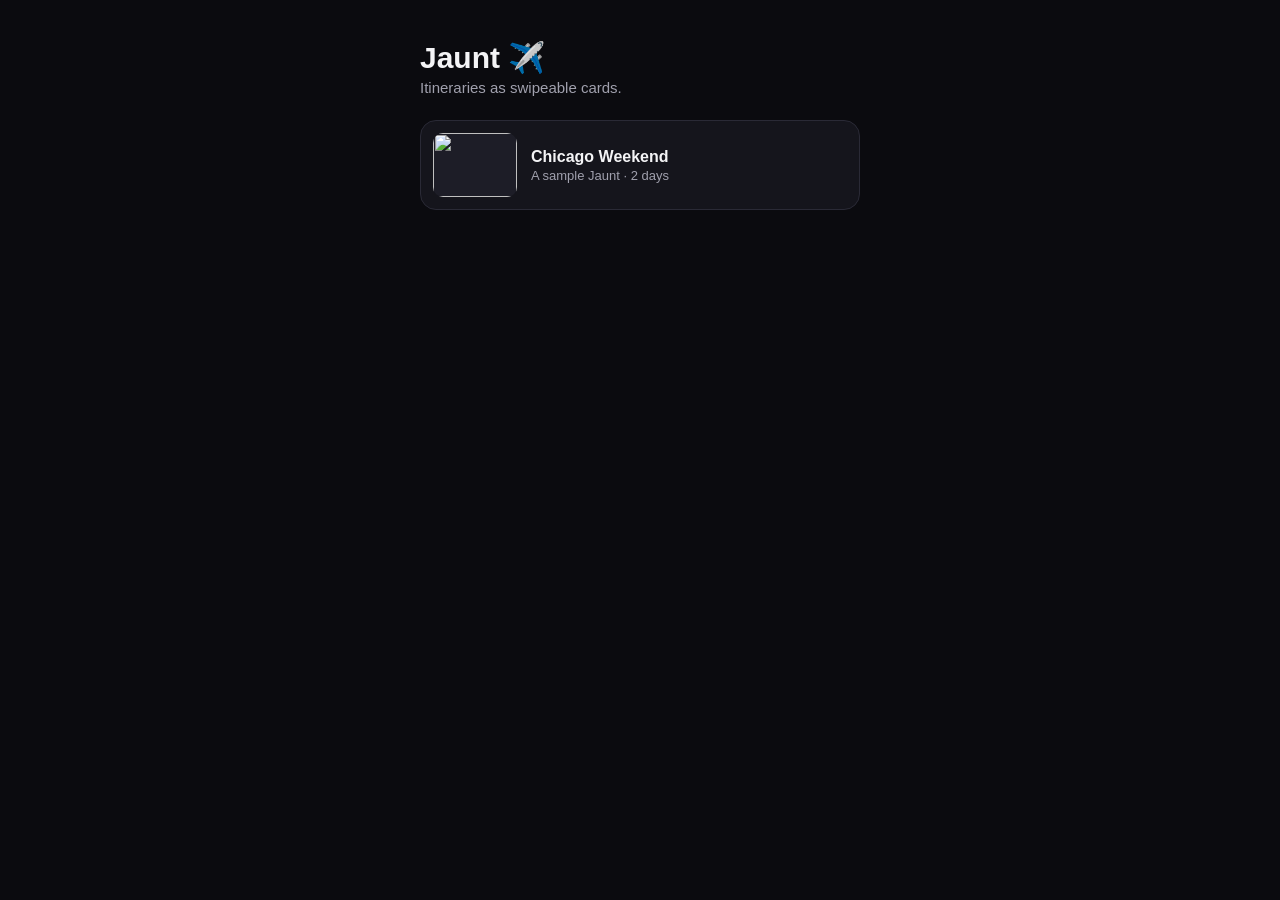
==== index.html @ d8590373 "Initial Jaunt scaffold: swipeable card presentation renderer Shared vanilla renderer (index.html/app" ====
<!doctype html>
<html lang="en">
<head>
  <meta charset="utf-8" />
  <meta name="viewport" content="width=device-width, initial-scale=1, viewport-fit=cover, maximum-scale=1" />
  <title>Jaunt</title>
  <meta name="theme-color" content="#0b0b0f" />
  <meta name="description" content="Itineraries as swipeable cards." />
  <link rel="icon" href="data:image/svg+xml,<svg xmlns='http://www.w3.org/2000/svg' viewBox='0 0 100 100'><text y='.9em' font-size='90'>✈️</text></svg>" />
  <link rel="stylesheet" href="app.css" />
</head>
<body>
  <main id="app" aria-live="polite">
    <div class="loading">Loading…</div>
  </main>
  <script src="app.js"></script>
</body>
</html>
---- app.css ----
:root {
  --accent: #e0613a;
  --bg: #0b0b0f;
  --card: #15151c;
  --card-2: #1d1d27;
  --text: #f4f4f6;
  --muted: #a0a0ad;
  --line: #2a2a36;
  --radius: 20px;
  --maxw: 480px;
  --safe-top: env(safe-area-inset-top, 0px);
  --safe-bottom: env(safe-area-inset-bottom, 0px);
}

* { box-sizing: border-box; -webkit-tap-highlight-color: transparent; }

html, body {
  margin: 0;
  height: 100%;
  background: var(--bg);
  color: var(--text);
  font-family: -apple-system, BlinkMacSystemFont, "Segoe UI", Roboto, Helvetica, Arial, sans-serif;
  overscroll-behavior: none;
}

body { display: flex; justify-content: center; }

#app {
  width: 100%;
  max-width: var(--maxw);
  height: 100dvh;
  position: relative;
  overflow: hidden;
}

.loading, .error {
  display: grid;
  place-items: center;
  height: 100%;
  color: var(--muted);
  padding: 24px;
  text-align: center;
}

/* ---------- Deck (horizontal swipe) ---------- */
.deck {
  display: flex;
  height: 100%;
  overflow-x: auto;
  overflow-y: hidden;
  scroll-snap-type: x mandatory;
  scroll-behavior: smooth;
  scrollbar-width: none;
}
.deck::-webkit-scrollbar { display: none; }

.card {
  flex: 0 0 100%;
  height: 100%;
  scroll-snap-align: center;
  scroll-snap-stop: always;
  overflow-y: auto;
  overflow-x: hidden;
  scrollbar-width: none;
  -webkit-overflow-scrolling: touch;
  padding: calc(56px + var(--safe-top)) 0 calc(24px + var(--safe-bottom));
}
.card::-webkit-scrollbar { display: none; }

.card-inner { min-height: 100%; display: flex; flex-direction: column; }

/* ---------- Progress bar (top) ---------- */
.progress {
  position: absolute;
  top: calc(10px + var(--safe-top));
  left: 12px; right: 12px;
  z-index: 30;
  display: flex;
  gap: 4px;
  pointer-events: none;
}
.progress .seg {
  flex: 1;
  height: 3px;
  border-radius: 3px;
  background: rgba(255,255,255,0.22);
  overflow: hidden;
}
.progress .seg.active { background: var(--accent); }

.deck-title {
  position: absolute;
  top: calc(22px + var(--safe-top));
  left: 0; right: 0;
  text-align: center;
  z-index: 25;
  font-size: 13px;
  font-weight: 600;
  color: rgba(255,255,255,0.85);
  pointer-events: none;
  text-shadow: 0 1px 8px rgba(0,0,0,0.6);
}

/* ---------- Card media ---------- */
.media {
  position: relative;
  margin: 0 16px;
  border-radius: var(--radius);
  overflow: hidden;
  background: var(--card-2);
  aspect-ratio: 4 / 5;
  flex: 0 0 auto;
}
.media img {
  width: 100%; height: 100%;
  object-fit: cover;
  display: block;
}
.media .credit {
  position: absolute;
  bottom: 6px; right: 8px;
  font-size: 10px;
  color: rgba(255,255,255,0.7);
  background: rgba(0,0,0,0.35);
  padding: 2px 6px;
  border-radius: 6px;
}
.media .gallery-badge {
  position: absolute;
  top: 10px; right: 10px;
  background: rgba(0,0,0,0.55);
  color: #fff;
  font-size: 12px;
  font-weight: 600;
  padding: 5px 9px;
  border-radius: 999px;
  display: flex; align-items: center; gap: 5px;
}

.cover .media { aspect-ratio: 3 / 4; }

/* ---------- Card body ---------- */
.body { padding: 18px 20px 4px; }

.kicker {
  font-size: 12px;
  font-weight: 700;
  letter-spacing: 0.06em;
  text-transform: uppercase;
  color: var(--accent);
  margin-bottom: 6px;
  display: flex; gap: 8px; align-items: baseline; flex-wrap: wrap;
}
.kicker .time { color: var(--muted); font-weight: 600; letter-spacing: 0; text-transform: none; }

.card h1 { font-size: 26px; line-height: 1.15; margin: 0 0 6px; font-weight: 750; }
.cover h1 { font-size: 34px; margin-top: 4px; }
.card .subtitle { color: var(--muted); font-size: 15px; margin: 0 0 12px; }
.summary { font-size: 16px; line-height: 1.5; margin: 6px 0 14px; color: #d8d8de; }

/* ---------- Location chip ---------- */
.loc {
  display: flex; align-items: center; gap: 10px;
  text-decoration: none;
  color: var(--text);
  background: var(--card-2);
  border: 1px solid var(--line);
  border-radius: 14px;
  padding: 11px 13px;
  margin: 0 0 14px;
}
.loc:active { background: var(--card); }
.loc .pin { font-size: 18px; flex: 0 0 auto; }
.loc .loc-text { min-width: 0; }
.loc .loc-name { font-weight: 650; font-size: 14px; }
.loc .loc-addr { color: var(--muted); font-size: 12.5px; white-space: nowrap; overflow: hidden; text-overflow: ellipsis; }
.loc .chev { margin-left: auto; color: var(--muted); flex: 0 0 auto; }

/* ---------- Expandable sections ---------- */
.section { border-top: 1px solid var(--line); }
.section summary {
  list-style: none;
  cursor: pointer;
  padding: 13px 2px;
  font-weight: 650;
  font-size: 15px;
  display: flex; align-items: center; gap: 8px;
}
.section summary::-webkit-details-marker { display: none; }
.section summary .tw {
  margin-left: auto; color: var(--muted);
  transition: transform 0.18s ease;
}
.section[open] summary .tw { transform: rotate(90deg); }
.section .section-body {
  padding: 0 2px 14px;
  color: #d2d2da;
  font-size: 15px;
  line-height: 1.55;
  white-space: pre-wrap;
}

/* ---------- Links ---------- */
.links { display: flex; flex-wrap: wrap; gap: 8px; padding: 6px 0 4px; }
.links a {
  text-decoration: none;
  font-size: 13.5px;
  font-weight: 600;
  color: var(--accent);
  border: 1px solid var(--accent);
  border-radius: 999px;
  padding: 7px 13px;
}
.links a:active { background: rgba(224,97,58,0.12); }

/* ---------- Embed ---------- */
.embed { margin: 4px 20px 14px; border-radius: 14px; overflow: hidden; aspect-ratio: 16/9; background: #000; }
.embed iframe { width: 100%; height: 100%; border: 0; }

/* ---------- Nav hints / tap zones ---------- */
.tapzone { position: absolute; top: 64px; bottom: 0; width: 28%; z-index: 20; }
.tapzone.left { left: 0; }
.tapzone.right { right: 0; }

.nav-hint {
  position: absolute;
  bottom: calc(16px + var(--safe-bottom));
  left: 0; right: 0;
  text-align: center;
  font-size: 12px;
  color: var(--muted);
  z-index: 22;
  pointer-events: none;
  transition: opacity 0.4s ease;
}

/* ---------- Fullscreen gallery ---------- */
.lightbox {
  position: fixed; inset: 0;
  background: rgba(0,0,0,0.96);
  z-index: 100;
  display: flex; flex-direction: column;
}
.lightbox[hidden] { display: none; }
.lightbox .lb-track {
  flex: 1;
  display: flex;
  overflow-x: auto;
  scroll-snap-type: x mandatory;
  scrollbar-width: none;
}
.lightbox .lb-track::-webkit-scrollbar { display: none; }
.lightbox .lb-slide {
  flex: 0 0 100%;
  scroll-snap-align: center;
  display: grid; place-items: center;
  padding: 16px;
}
.lightbox .lb-slide img { max-width: 100%; max-height: 100%; object-fit: contain; }
.lightbox .lb-close {
  position: absolute; top: calc(12px + var(--safe-top)); right: 14px;
  width: 40px; height: 40px; border-radius: 50%;
  background: rgba(255,255,255,0.12); color: #fff;
  border: 0; font-size: 22px; cursor: pointer; z-index: 2;
}
.lightbox .lb-dots {
  display: flex; justify-content: center; gap: 7px;
  padding: 14px 0 calc(20px + var(--safe-bottom));
}
.lightbox .lb-dots .d { width: 7px; height: 7px; border-radius: 50%; background: rgba(255,255,255,0.3); }
.lightbox .lb-dots .d.on { background: #fff; }
.lightbox .lb-cap { text-align: center; color: var(--muted); font-size: 13px; padding-top: 4px; min-height: 18px; }

/* ---------- Landing / index ---------- */
.landing { height: 100%; overflow-y: auto; padding: calc(40px + var(--safe-top)) 20px calc(40px + var(--safe-bottom)); }
.landing h1 { font-size: 30px; margin: 0 0 4px; }
.landing .tag { color: var(--muted); margin: 0 0 24px; font-size: 15px; }
.deck-list { display: flex; flex-direction: column; gap: 14px; }
.deck-card {
  display: flex; gap: 14px; align-items: center;
  text-decoration: none; color: var(--text);
  background: var(--card); border: 1px solid var(--line);
  border-radius: 16px; padding: 12px; overflow: hidden;
}
.deck-card:active { background: var(--card-2); }
.deck-card img { width: 84px; height: 64px; border-radius: 10px; object-fit: cover; flex: 0 0 auto; background: var(--card-2); }
.deck-card .dc-title { font-weight: 700; font-size: 16px; }
.deck-card .dc-sub { color: var(--muted); font-size: 13px; margin-top: 2px; }

@media (prefers-reduced-motion: reduce) {
  .deck { scroll-behavior: auto; }
  .section summary .tw { transition: none; }
}
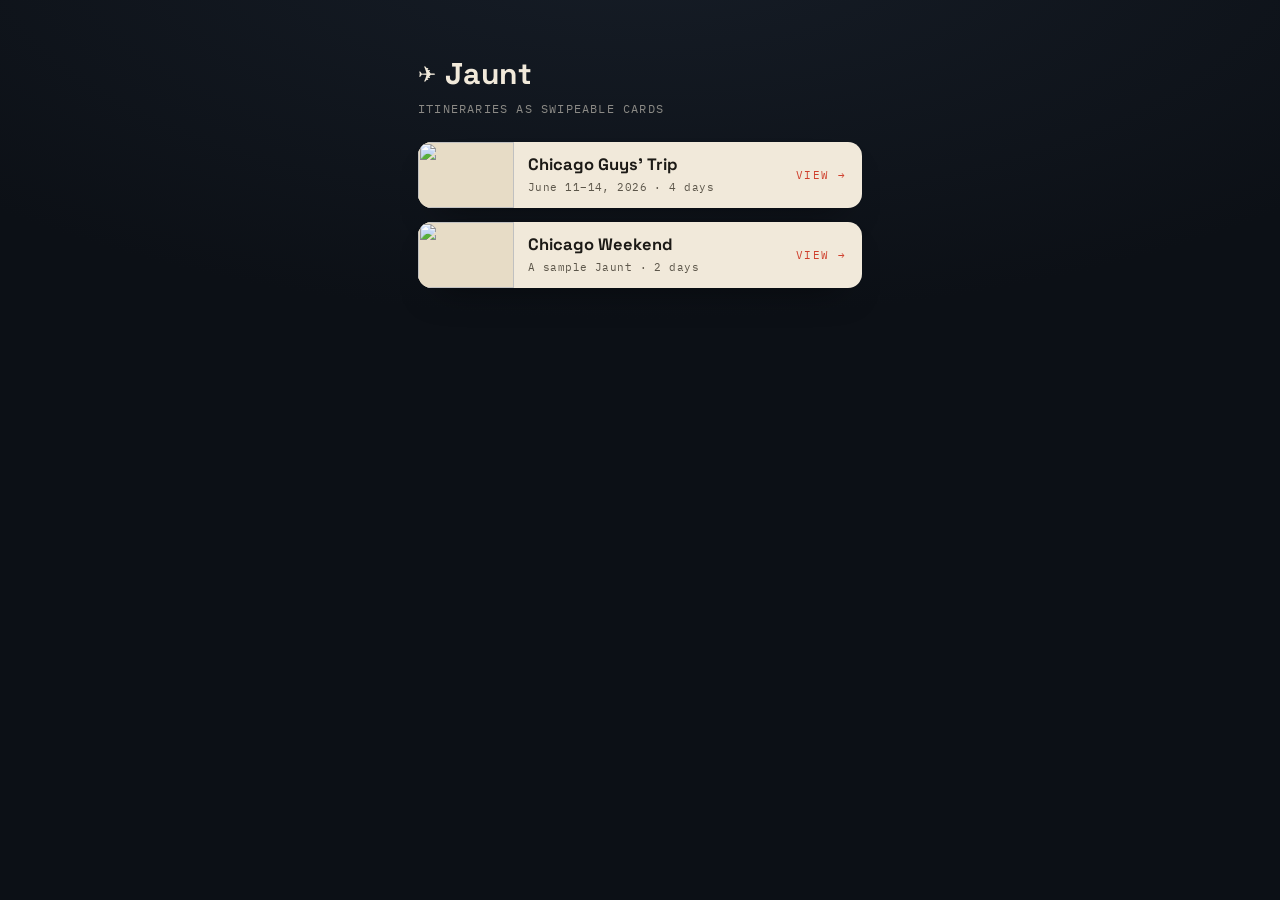
==== commit 7b23f6c5: "Refine renderer: Boarding Pass design language Apply Claude Design's restyle of the shared renderer " ====
--- a/index.html
+++ b/index.html
@@ -4,8 +4,10 @@
   <meta charset="utf-8" />
   <meta name="viewport" content="width=device-width, initial-scale=1, viewport-fit=cover, maximum-scale=1" />
   <title>Jaunt</title>
-  <meta name="theme-color" content="#0b0b0f" />
+  <meta name="theme-color" content="#0c1016" />
   <meta name="description" content="Itineraries as swipeable cards." />
+  <link rel="preconnect" href="https://fonts.googleapis.com" />
+  <link rel="preconnect" href="https://fonts.gstatic.com" crossorigin />
   <link rel="icon" href="data:image/svg+xml,<svg xmlns='http://www.w3.org/2000/svg' viewBox='0 0 100 100'><text y='.9em' font-size='90'>✈️</text></svg>" />
   <link rel="stylesheet" href="app.css" />
 </head>
--- a/app.css
+++ b/app.css
@@ -1,12 +1,29 @@
+@import url("https://fonts.googleapis.com/css2?family=Space+Grotesk:wght@400;500;600;700&family=IBM+Plex+Mono:wght@400;500;600&display=swap");
+
+/* =========================================================================
+   Jaunt — "Boarding Pass" renderer skin
+   Dark aviation ink · warm bone pass · monospace gate codes · rubber stamp.
+   Per-deck `theme.accent` / `theme.bg` still override the tokens below.
+   ========================================================================= */
 :root {
-  --accent: #e0613a;
-  --bg: #0b0b0f;
-  --card: #15151c;
-  --card-2: #1d1d27;
-  --text: #f4f4f6;
-  --muted: #a0a0ad;
-  --line: #2a2a36;
-  --radius: 20px;
+  --accent: #cf3f2c;          /* stamp red — overridable per deck */
+  --bg: #0c1016;              /* aviation ink */
+  --bg-glow: #161d27;
+
+  --paper: #f1e9da;           /* warm bone pass */
+  --paper-2: #e7dcc6;
+  --paper-line: #cdc2ac;
+  --print: #1c1a16;           /* ink on bone */
+  --print-soft: #5c564a;
+
+  --ink-text: #f1e9da;
+  --ink-muted: rgba(241, 233, 218, 0.55);
+  --ink-line: rgba(241, 233, 218, 0.16);
+
+  --sans: "Space Grotesk", system-ui, -apple-system, BlinkMacSystemFont, sans-serif;
+  --mono: "IBM Plex Mono", ui-monospace, SFMono-Regular, Menlo, monospace;
+
+  --radius: 18px;
   --maxw: 480px;
   --safe-top: env(safe-area-inset-top, 0px);
   --safe-bottom: env(safe-area-inset-bottom, 0px);
@@ -18,12 +35,15 @@
   margin: 0;
   height: 100%;
   background: var(--bg);
-  color: var(--text);
-  font-family: -apple-system, BlinkMacSystemFont, "Segoe UI", Roboto, Helvetica, Arial, sans-serif;
+  color: var(--ink-text);
+  font-family: var(--sans);
   overscroll-behavior: none;
 }
-
-body { display: flex; justify-content: center; }
+body {
+  display: flex;
+  justify-content: center;
+  background: radial-gradient(125% 75% at 50% -8%, var(--bg-glow) 0%, var(--bg) 58%) fixed, var(--bg);
+}
 
 #app {
   width: 100%;
@@ -37,10 +57,50 @@
   display: grid;
   place-items: center;
   height: 100%;
-  color: var(--muted);
+  color: var(--ink-muted);
+  font-family: var(--mono);
+  font-size: 13px;
+  letter-spacing: 0.08em;
   padding: 24px;
   text-align: center;
 }
+
+/* ---------- Chrome: progress + topbar ---------- */
+.progress {
+  position: absolute;
+  top: calc(11px + var(--safe-top));
+  left: 16px; right: 16px;
+  z-index: 30;
+  display: flex;
+  gap: 5px;
+  pointer-events: none;
+}
+.progress .seg {
+  flex: 1;
+  height: 3px;
+  border-radius: 3px;
+  background: var(--ink-line);
+  overflow: hidden;
+}
+.progress .seg.on { background: var(--accent); }
+
+.topbar {
+  position: absolute;
+  top: calc(22px + var(--safe-top));
+  left: 16px; right: 16px;
+  z-index: 25;
+  display: flex;
+  align-items: center;
+  justify-content: space-between;
+  font-family: var(--mono);
+  font-size: 11px;
+  letter-spacing: 0.16em;
+  color: var(--ink-muted);
+  pointer-events: none;
+}
+.topbar .brand { display: flex; align-items: center; gap: 7px; color: rgba(241,233,218,0.9); }
+.topbar .brand b { font-family: var(--sans); font-weight: 700; letter-spacing: 0.05em; }
+.topbar .count { letter-spacing: 0.18em; white-space: nowrap; }
 
 /* ---------- Deck (horizontal swipe) ---------- */
 .deck {
@@ -63,231 +123,252 @@
   overflow-x: hidden;
   scrollbar-width: none;
   -webkit-overflow-scrolling: touch;
-  padding: calc(56px + var(--safe-top)) 0 calc(24px + var(--safe-bottom));
+  padding: calc(50px + var(--safe-top)) 15px calc(22px + var(--safe-bottom));
 }
 .card::-webkit-scrollbar { display: none; }
 
 .card-inner { min-height: 100%; display: flex; flex-direction: column; }
 
-/* ---------- Progress bar (top) ---------- */
-.progress {
+/* ---------- The pass (bone panel) ---------- */
+.pass {
+  margin: auto 0;                 /* center when short, scroll when tall */
+  background: var(--paper);
+  color: var(--print);
+  border-radius: var(--radius);
+  position: relative;
+  overflow: hidden;
+  box-shadow: 0 26px 54px -24px rgba(0,0,0,0.72), 0 2px 0 rgba(255,255,255,0.05);
+}
+.pass::before {                    /* faint paper grain */
+  content: "";
+  position: absolute; inset: 0;
+  pointer-events: none;
+  opacity: 0.45;
+  background-image: radial-gradient(rgba(120,110,90,0.13) 0.5px, transparent 0.6px);
+  background-size: 3px 3px;
+  mix-blend-mode: multiply;
+  z-index: 4;
+}
+
+/* matted photo — bone shows as a frame around it */
+.photo {
+  position: relative;
+  margin: 14px 14px 0;
+  border-radius: 9px;
+  overflow: hidden;
+  background: var(--paper-2);
+  box-shadow: inset 0 0 0 1px rgba(28,26,22,0.10);
+  aspect-ratio: 16 / 10;
+}
+.cover .photo { aspect-ratio: 5 / 4; }
+.photo img { width: 100%; height: 100%; object-fit: cover; display: block; transform: scale(1.08); will-change: transform; }
+.photo.zoom { cursor: zoom-in; }
+.photo .stub {
+  position: absolute; left: 11px; top: 11px;
+  font-family: var(--mono); font-size: 10px; letter-spacing: 0.16em;
+  background: rgba(12,16,22,0.72); color: var(--ink-text);
+  padding: 5px 8px; border-radius: 5px; white-space: nowrap;
+}
+.photo .credit {
+  position: absolute; right: 8px; bottom: 7px;
+  font-family: var(--mono); font-size: 9.5px; letter-spacing: 0.04em;
+  color: rgba(255,255,255,0.8); background: rgba(0,0,0,0.4);
+  padding: 2px 6px; border-radius: 5px; white-space: nowrap;
+}
+.photo .gallery-badge {
+  position: absolute; right: 10px; top: 10px;
+  display: flex; align-items: center; gap: 5px;
+  font-family: var(--mono); font-size: 11px; font-weight: 500; letter-spacing: 0.06em;
+  background: rgba(12,16,22,0.6); color: #fff;
+  padding: 5px 9px; border-radius: 999px; white-space: nowrap;
+  backdrop-filter: blur(3px);
+}
+
+.stub-body { padding: 17px 18px 18px; position: relative; z-index: 2; }
+
+/* rubber stamp (cover) */
+.stamp {
+  position: absolute; right: 16px; top: 15px;
+  transform: rotate(-7deg);
+  border: 2px solid var(--accent);
+  color: var(--accent);
+  border-radius: 7px;
+  font-family: var(--mono); font-weight: 600; font-size: 11px; letter-spacing: 0.12em;
+  padding: 5px 9px;
+  opacity: 0.9; white-space: nowrap;
+}
+
+/* gate label + time */
+.gate {
+  display: flex; align-items: center; gap: 10px;
+  margin-bottom: 11px; flex-wrap: wrap;
+}
+.gate .glabel {
+  font-family: var(--mono); font-size: 11px; font-weight: 600; letter-spacing: 0.15em;
+  text-transform: uppercase; color: var(--accent);
+}
+.gate .time {
+  font-family: var(--mono); font-weight: 600; font-size: 12px; letter-spacing: 0.05em;
+  color: var(--print); background: var(--paper-2);
+  border: 1px solid var(--paper-line); padding: 3px 8px; border-radius: 5px; white-space: nowrap;
+}
+
+.pass h1 { font-weight: 700; letter-spacing: -0.01em; line-height: 1.06; margin: 0; }
+.stub-body > h1 { font-size: 25px; }
+.cover .stub-body > h1 { font-size: 37px; text-transform: uppercase; }
+.subtitle { color: var(--print-soft); font-size: 15px; line-height: 1.35; margin: 9px 0 0; }
+.summary { font-size: 15px; line-height: 1.5; margin: 12px 0 0; color: #2c2922; }
+
+/* location → pass field row */
+.loc {
+  display: flex; align-items: center; gap: 0;
+  text-decoration: none; color: inherit;
+  border: 1px solid var(--paper-line); border-radius: 11px;
+  overflow: hidden; margin-top: 16px;
+}
+.loc:active { background: var(--paper-2); }
+.loc .pin {
+  flex: 0 0 auto; align-self: stretch; display: flex; align-items: center;
+  padding: 0 13px; background: var(--paper-2); color: var(--accent); font-size: 15px;
+}
+.loc .loctext { min-width: 0; padding: 10px 12px; flex: 1; }
+.loc .loc-name { font-weight: 600; font-size: 14px; }
+.loc .loc-addr {
+  font-family: var(--mono); color: var(--print-soft); font-size: 11.5px; margin-top: 3px;
+  white-space: nowrap; overflow: hidden; text-overflow: ellipsis;
+}
+.loc .map {
+  flex: 0 0 auto; padding: 0 13px; align-self: center;
+  font-family: var(--mono); font-size: 10px; letter-spacing: 0.1em; color: var(--print-soft); white-space: nowrap;
+}
+
+/* expandable sections */
+.sections { margin-top: 16px; border-top: 1px solid var(--paper-line); }
+.section { border-bottom: 1px solid var(--paper-line); }
+.section summary {
+  list-style: none; cursor: pointer;
+  padding: 13px 2px; font-weight: 600; font-size: 14.5px;
+  display: flex; align-items: center; gap: 8px;
+}
+.section summary::-webkit-details-marker { display: none; }
+.section summary .tw {
+  margin-left: auto; font-family: var(--mono); font-size: 16px; color: var(--print-soft);
+  transition: transform 0.18s ease; line-height: 1;
+}
+.section[open] summary .tw { transform: rotate(45deg); }
+.section .section-body {
+  padding: 0 2px 14px;
+  color: #3a362d; font-size: 14.5px; line-height: 1.55;
+  white-space: pre-wrap;
+}
+
+/* link pills */
+.links { display: flex; flex-wrap: wrap; gap: 8px; margin-top: 16px; }
+.links a {
+  text-decoration: none;
+  font-family: var(--mono); font-size: 11px; font-weight: 500; letter-spacing: 0.07em;
+  text-transform: uppercase; color: var(--accent);
+  border: 1.5px solid var(--accent); border-radius: 999px;
+  padding: 7px 14px; background: rgba(207,63,44,0.05);
+}
+.links a:active { background: rgba(207,63,44,0.12); }
+
+/* cover footer: barcode + board row */
+.covermeta { margin-top: 20px; }
+.barcode {
+  height: 40px; border-radius: 4px; opacity: 0.82;
+  background: repeating-linear-gradient(90deg,
+    var(--print) 0 2px, transparent 2px 4px,
+    var(--print) 4px 5px, transparent 5px 9px,
+    var(--print) 9px 12px, transparent 12px 14px);
+}
+.board {
+  display: flex; align-items: center; justify-content: space-between;
+  margin-top: 12px;
+  font-family: var(--mono); font-size: 11px; letter-spacing: 0.14em; color: var(--print-soft);
+}
+.board .go { color: var(--accent); font-weight: 600; }
+
+/* embed */
+.embed {
+  margin: 16px 14px 14px; border-radius: 11px; overflow: hidden;
+  aspect-ratio: 16/9; background: #000;
+}
+.embed iframe { width: 100%; height: 100%; border: 0; display: block; }
+
+/* ---------- Nav: tap zones + hint ---------- */
+.tapzone { position: absolute; top: 60px; bottom: 0; width: 28%; z-index: 20; }
+.tapzone.left { left: 0; }
+.tapzone.right { right: 0; }
+
+.nav-hint {
   position: absolute;
-  top: calc(10px + var(--safe-top));
-  left: 12px; right: 12px;
-  z-index: 30;
-  display: flex;
-  gap: 4px;
-  pointer-events: none;
-}
-.progress .seg {
-  flex: 1;
-  height: 3px;
-  border-radius: 3px;
-  background: rgba(255,255,255,0.22);
-  overflow: hidden;
-}
-.progress .seg.active { background: var(--accent); }
-
-.deck-title {
-  position: absolute;
-  top: calc(22px + var(--safe-top));
+  bottom: calc(14px + var(--safe-bottom));
   left: 0; right: 0;
   text-align: center;
-  z-index: 25;
-  font-size: 13px;
-  font-weight: 600;
-  color: rgba(255,255,255,0.85);
-  pointer-events: none;
-  text-shadow: 0 1px 8px rgba(0,0,0,0.6);
-}
-
-/* ---------- Card media ---------- */
-.media {
-  position: relative;
-  margin: 0 16px;
-  border-radius: var(--radius);
-  overflow: hidden;
-  background: var(--card-2);
-  aspect-ratio: 4 / 5;
-  flex: 0 0 auto;
-}
-.media img {
-  width: 100%; height: 100%;
-  object-fit: cover;
-  display: block;
-}
-.media .credit {
-  position: absolute;
-  bottom: 6px; right: 8px;
-  font-size: 10px;
-  color: rgba(255,255,255,0.7);
-  background: rgba(0,0,0,0.35);
-  padding: 2px 6px;
-  border-radius: 6px;
-}
-.media .gallery-badge {
-  position: absolute;
-  top: 10px; right: 10px;
-  background: rgba(0,0,0,0.55);
-  color: #fff;
-  font-size: 12px;
-  font-weight: 600;
-  padding: 5px 9px;
-  border-radius: 999px;
-  display: flex; align-items: center; gap: 5px;
-}
-
-.cover .media { aspect-ratio: 3 / 4; }
-
-/* ---------- Card body ---------- */
-.body { padding: 18px 20px 4px; }
-
-.kicker {
-  font-size: 12px;
-  font-weight: 700;
-  letter-spacing: 0.06em;
-  text-transform: uppercase;
-  color: var(--accent);
-  margin-bottom: 6px;
-  display: flex; gap: 8px; align-items: baseline; flex-wrap: wrap;
-}
-.kicker .time { color: var(--muted); font-weight: 600; letter-spacing: 0; text-transform: none; }
-
-.card h1 { font-size: 26px; line-height: 1.15; margin: 0 0 6px; font-weight: 750; }
-.cover h1 { font-size: 34px; margin-top: 4px; }
-.card .subtitle { color: var(--muted); font-size: 15px; margin: 0 0 12px; }
-.summary { font-size: 16px; line-height: 1.5; margin: 6px 0 14px; color: #d8d8de; }
-
-/* ---------- Location chip ---------- */
-.loc {
-  display: flex; align-items: center; gap: 10px;
-  text-decoration: none;
-  color: var(--text);
-  background: var(--card-2);
-  border: 1px solid var(--line);
-  border-radius: 14px;
-  padding: 11px 13px;
-  margin: 0 0 14px;
-}
-.loc:active { background: var(--card); }
-.loc .pin { font-size: 18px; flex: 0 0 auto; }
-.loc .loc-text { min-width: 0; }
-.loc .loc-name { font-weight: 650; font-size: 14px; }
-.loc .loc-addr { color: var(--muted); font-size: 12.5px; white-space: nowrap; overflow: hidden; text-overflow: ellipsis; }
-.loc .chev { margin-left: auto; color: var(--muted); flex: 0 0 auto; }
-
-/* ---------- Expandable sections ---------- */
-.section { border-top: 1px solid var(--line); }
-.section summary {
-  list-style: none;
-  cursor: pointer;
-  padding: 13px 2px;
-  font-weight: 650;
-  font-size: 15px;
-  display: flex; align-items: center; gap: 8px;
-}
-.section summary::-webkit-details-marker { display: none; }
-.section summary .tw {
-  margin-left: auto; color: var(--muted);
-  transition: transform 0.18s ease;
-}
-.section[open] summary .tw { transform: rotate(90deg); }
-.section .section-body {
-  padding: 0 2px 14px;
-  color: #d2d2da;
-  font-size: 15px;
-  line-height: 1.55;
-  white-space: pre-wrap;
-}
-
-/* ---------- Links ---------- */
-.links { display: flex; flex-wrap: wrap; gap: 8px; padding: 6px 0 4px; }
-.links a {
-  text-decoration: none;
-  font-size: 13.5px;
-  font-weight: 600;
-  color: var(--accent);
-  border: 1px solid var(--accent);
-  border-radius: 999px;
-  padding: 7px 13px;
-}
-.links a:active { background: rgba(224,97,58,0.12); }
-
-/* ---------- Embed ---------- */
-.embed { margin: 4px 20px 14px; border-radius: 14px; overflow: hidden; aspect-ratio: 16/9; background: #000; }
-.embed iframe { width: 100%; height: 100%; border: 0; }
-
-/* ---------- Nav hints / tap zones ---------- */
-.tapzone { position: absolute; top: 64px; bottom: 0; width: 28%; z-index: 20; }
-.tapzone.left { left: 0; }
-.tapzone.right { right: 0; }
-
-.nav-hint {
-  position: absolute;
-  bottom: calc(16px + var(--safe-bottom));
-  left: 0; right: 0;
-  text-align: center;
-  font-size: 12px;
-  color: var(--muted);
-  z-index: 22;
-  pointer-events: none;
-  transition: opacity 0.4s ease;
+  font-family: var(--mono); font-size: 10px; letter-spacing: 0.14em; text-transform: uppercase;
+  color: var(--ink-muted);
+  z-index: 22; pointer-events: none;
+  transition: opacity 0.5s ease;
 }
 
 /* ---------- Fullscreen gallery ---------- */
-.lightbox {
-  position: fixed; inset: 0;
-  background: rgba(0,0,0,0.96);
-  z-index: 100;
-  display: flex; flex-direction: column;
-}
+.lightbox { position: fixed; inset: 0; background: rgba(8,11,16,0.97); z-index: 100; display: flex; flex-direction: column; }
 .lightbox[hidden] { display: none; }
-.lightbox .lb-track {
-  flex: 1;
-  display: flex;
-  overflow-x: auto;
-  scroll-snap-type: x mandatory;
-  scrollbar-width: none;
-}
+.lightbox .lb-track { flex: 1; display: flex; overflow-x: auto; scroll-snap-type: x mandatory; scrollbar-width: none; }
 .lightbox .lb-track::-webkit-scrollbar { display: none; }
-.lightbox .lb-slide {
-  flex: 0 0 100%;
-  scroll-snap-align: center;
-  display: grid; place-items: center;
-  padding: 16px;
-}
-.lightbox .lb-slide img { max-width: 100%; max-height: 100%; object-fit: contain; }
+.lightbox .lb-slide { flex: 0 0 100%; scroll-snap-align: center; display: grid; place-items: center; padding: 16px; }
+.lightbox .lb-slide img { max-width: 100%; max-height: 100%; object-fit: contain; border-radius: 6px; }
 .lightbox .lb-close {
   position: absolute; top: calc(12px + var(--safe-top)); right: 14px;
   width: 40px; height: 40px; border-radius: 50%;
-  background: rgba(255,255,255,0.12); color: #fff;
-  border: 0; font-size: 22px; cursor: pointer; z-index: 2;
-}
-.lightbox .lb-dots {
-  display: flex; justify-content: center; gap: 7px;
-  padding: 14px 0 calc(20px + var(--safe-bottom));
-}
-.lightbox .lb-dots .d { width: 7px; height: 7px; border-radius: 50%; background: rgba(255,255,255,0.3); }
-.lightbox .lb-dots .d.on { background: #fff; }
-.lightbox .lb-cap { text-align: center; color: var(--muted); font-size: 13px; padding-top: 4px; min-height: 18px; }
+  background: rgba(241,233,218,0.12); color: var(--ink-text);
+  border: 1px solid var(--ink-line); font-size: 18px; cursor: pointer; z-index: 2;
+}
+.lightbox .lb-cap { text-align: center; color: var(--ink-muted); font-family: var(--mono); font-size: 12px; padding-top: 4px; min-height: 18px; }
+.lightbox .lb-dots { display: flex; justify-content: center; gap: 7px; padding: 14px 0 calc(20px + var(--safe-bottom)); }
+.lightbox .lb-dots .d { width: 7px; height: 7px; border-radius: 50%; background: rgba(241,233,218,0.3); }
+.lightbox .lb-dots .d.on { background: var(--accent); }
 
 /* ---------- Landing / index ---------- */
-.landing { height: 100%; overflow-y: auto; padding: calc(40px + var(--safe-top)) 20px calc(40px + var(--safe-bottom)); }
-.landing h1 { font-size: 30px; margin: 0 0 4px; }
-.landing .tag { color: var(--muted); margin: 0 0 24px; font-size: 15px; }
+.landing { height: 100%; overflow-y: auto; scrollbar-width: none; padding: calc(54px + var(--safe-top)) 18px calc(40px + var(--safe-bottom)); }
+.landing::-webkit-scrollbar { display: none; }
+.lhead { display: flex; align-items: center; gap: 9px; }
+.lhead .mark { font-size: 22px; }
+.lhead h1 { font-size: 30px; font-weight: 700; letter-spacing: 0.02em; margin: 0; }
+.landing .tag { color: var(--ink-muted); font-family: var(--mono); font-size: 12px; letter-spacing: 0.1em; margin: 8px 0 26px; text-transform: uppercase; }
+
 .deck-list { display: flex; flex-direction: column; gap: 14px; }
 .deck-card {
-  display: flex; gap: 14px; align-items: center;
-  text-decoration: none; color: var(--text);
-  background: var(--card); border: 1px solid var(--line);
-  border-radius: 16px; padding: 12px; overflow: hidden;
-}
-.deck-card:active { background: var(--card-2); }
-.deck-card img { width: 84px; height: 64px; border-radius: 10px; object-fit: cover; flex: 0 0 auto; background: var(--card-2); }
-.deck-card .dc-title { font-weight: 700; font-size: 16px; }
-.deck-card .dc-sub { color: var(--muted); font-size: 13px; margin-top: 2px; }
+  display: flex; align-items: stretch; gap: 0;
+  text-decoration: none; color: var(--print);
+  background: var(--paper); border-radius: 14px; overflow: hidden;
+  box-shadow: 0 18px 36px -22px rgba(0,0,0,0.7);
+}
+.deck-card:active { transform: translateY(1px); }
+.deck-card .dc-thumb { flex: 0 0 96px; background: var(--paper-2); }
+.deck-card .dc-thumb img { width: 96px; height: 100%; object-fit: cover; display: block; }
+.deck-card .dc-meta { flex: 1; min-width: 0; padding: 14px 14px; display: flex; flex-direction: column; justify-content: center; }
+.deck-card .dc-title { font-weight: 700; font-size: 16.5px; line-height: 1.15; }
+.deck-card .dc-sub { font-family: var(--mono); color: var(--print-soft); font-size: 11px; letter-spacing: 0.04em; margin-top: 5px; }
+.deck-card .dc-go { flex: 0 0 auto; align-self: center; padding: 0 16px; font-family: var(--mono); font-size: 11px; letter-spacing: 0.12em; color: var(--accent); white-space: nowrap; }
+
+/* ---------- Tactile feedback + motion ---------- */
+.loc, .links a, .deck-card, .section summary { transition: transform 0.14s ease, background 0.14s ease; }
+.loc:active { transform: scale(0.985); }
+.links a:active { transform: scale(0.95); }
+.deck-card:active { transform: scale(0.99); }
+
+@media (prefers-reduced-motion: no-preference) {
+  .pass { animation: passIn 0.5s cubic-bezier(0.2, 0.7, 0.2, 1); }
+  @keyframes passIn {
+    from { transform: translateY(10px); }
+    to   { transform: translateY(0); }
+  }
+}
 
 @media (prefers-reduced-motion: reduce) {
   .deck { scroll-behavior: auto; }
   .section summary .tw { transition: none; }
-}
+  .photo img { transform: none; }
+}
